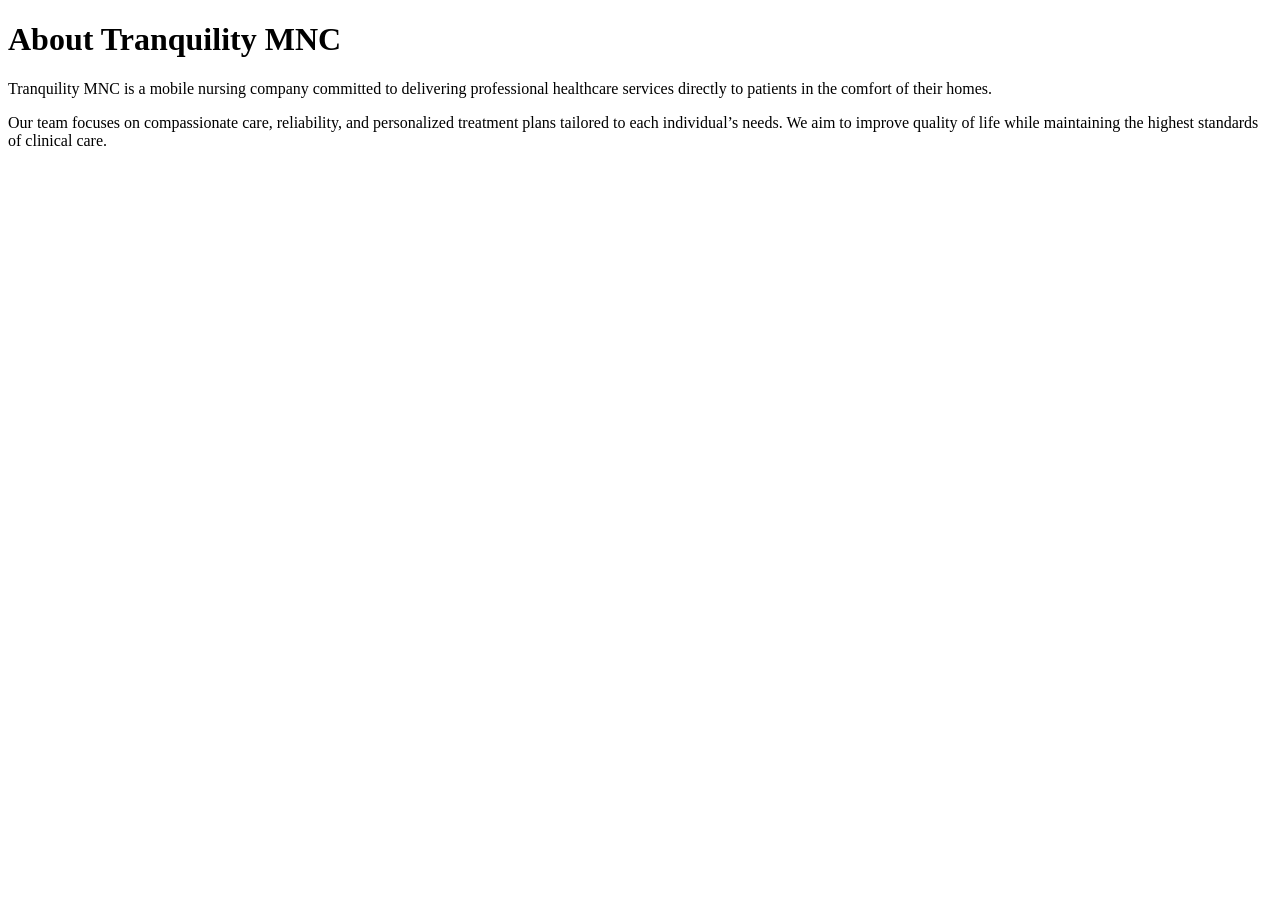
==== about.html @ 28a3f127 "Create about.html" ====
<!DOCTYPE html>
<html lang="en">
<head>
  <meta charset="UTF-8" />
  <meta name="viewport" content="width=device-width, initial-scale=1.0" />
  <title>About | Tranquility MNC</title>
  <link rel="stylesheet" href="style.css" />
</head>
<body>

  <h1>About Tranquility MNC</h1>

  <p>
    Tranquility MNC is a mobile nursing company committed to delivering
    professional healthcare services directly to patients in the comfort of
    their homes.
  </p>

  <p>
    Our team focuses on compassionate care, reliability, and personalized
    treatment plans tailored to each individual’s needs. We aim to improve
    quality of life while maintaining the highest standards of clinical care.
  </p>

  <script src="script.js"></script>

</body>
</html>
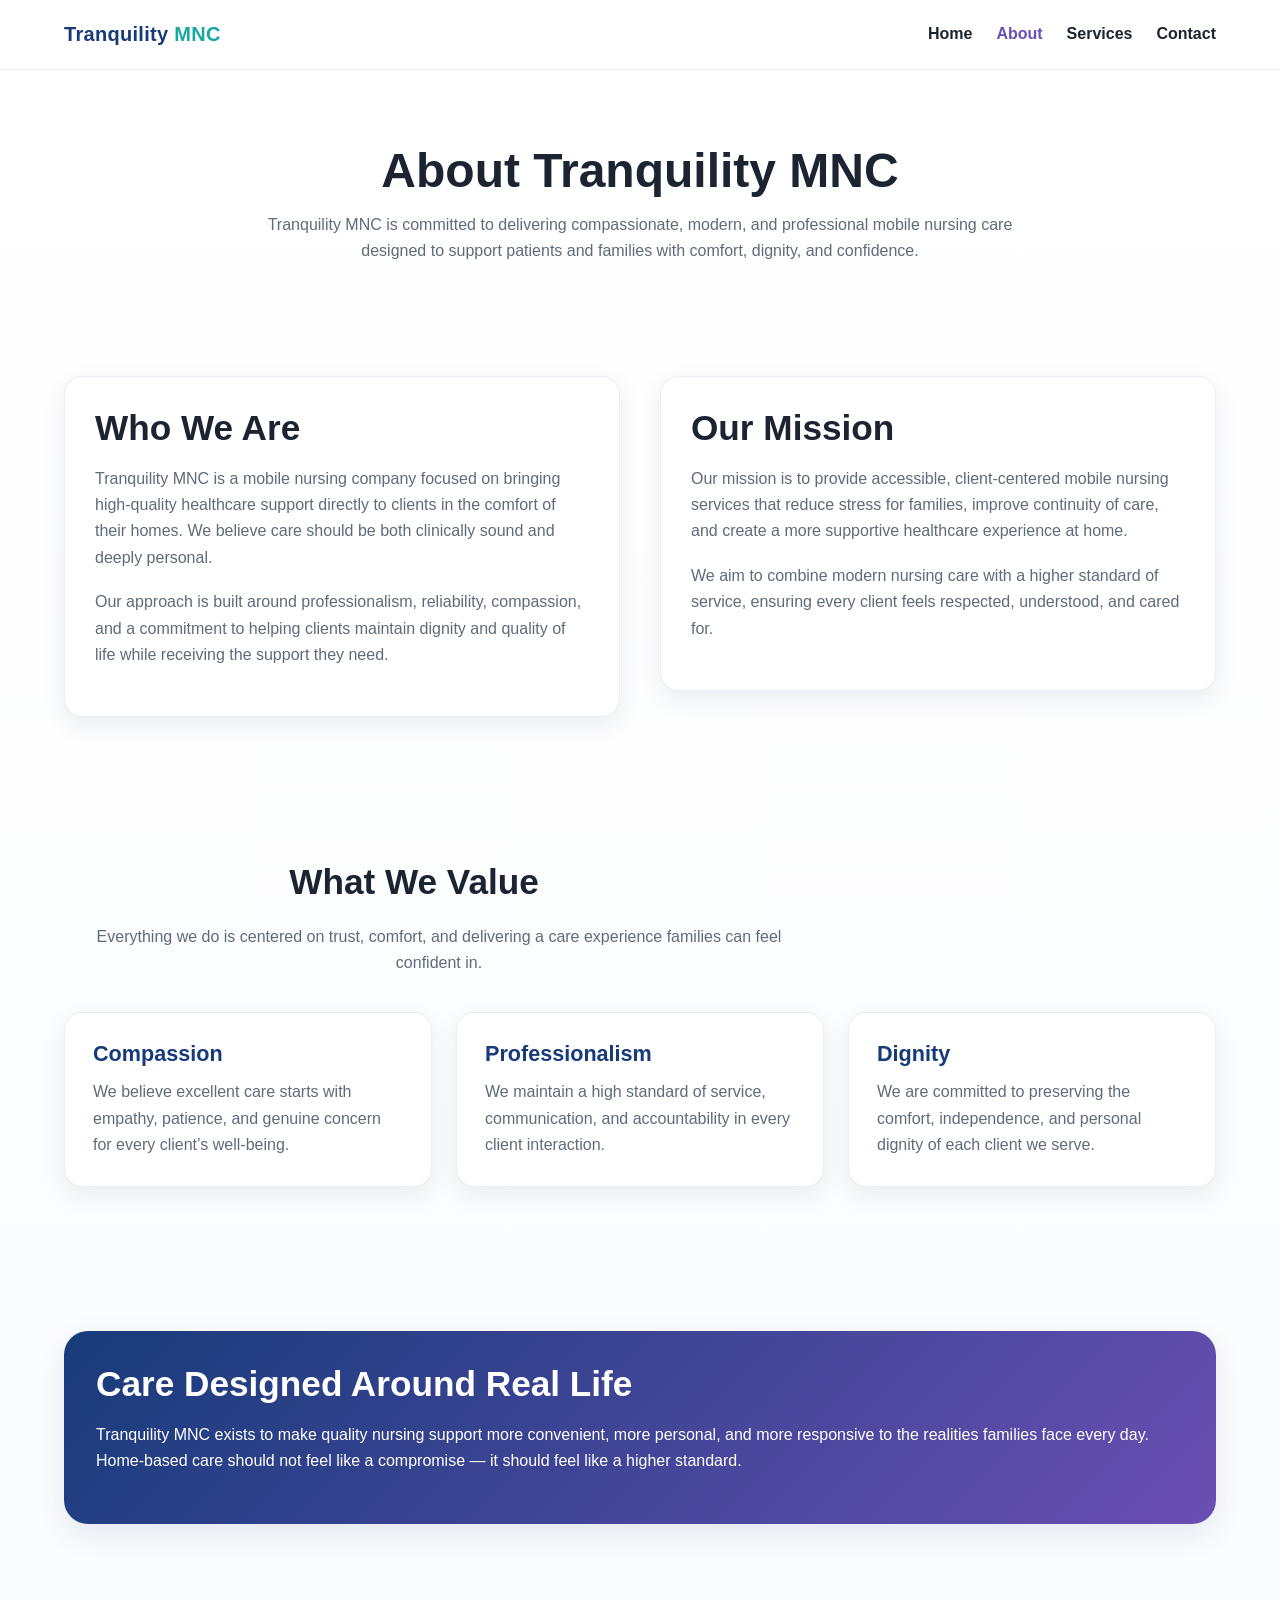
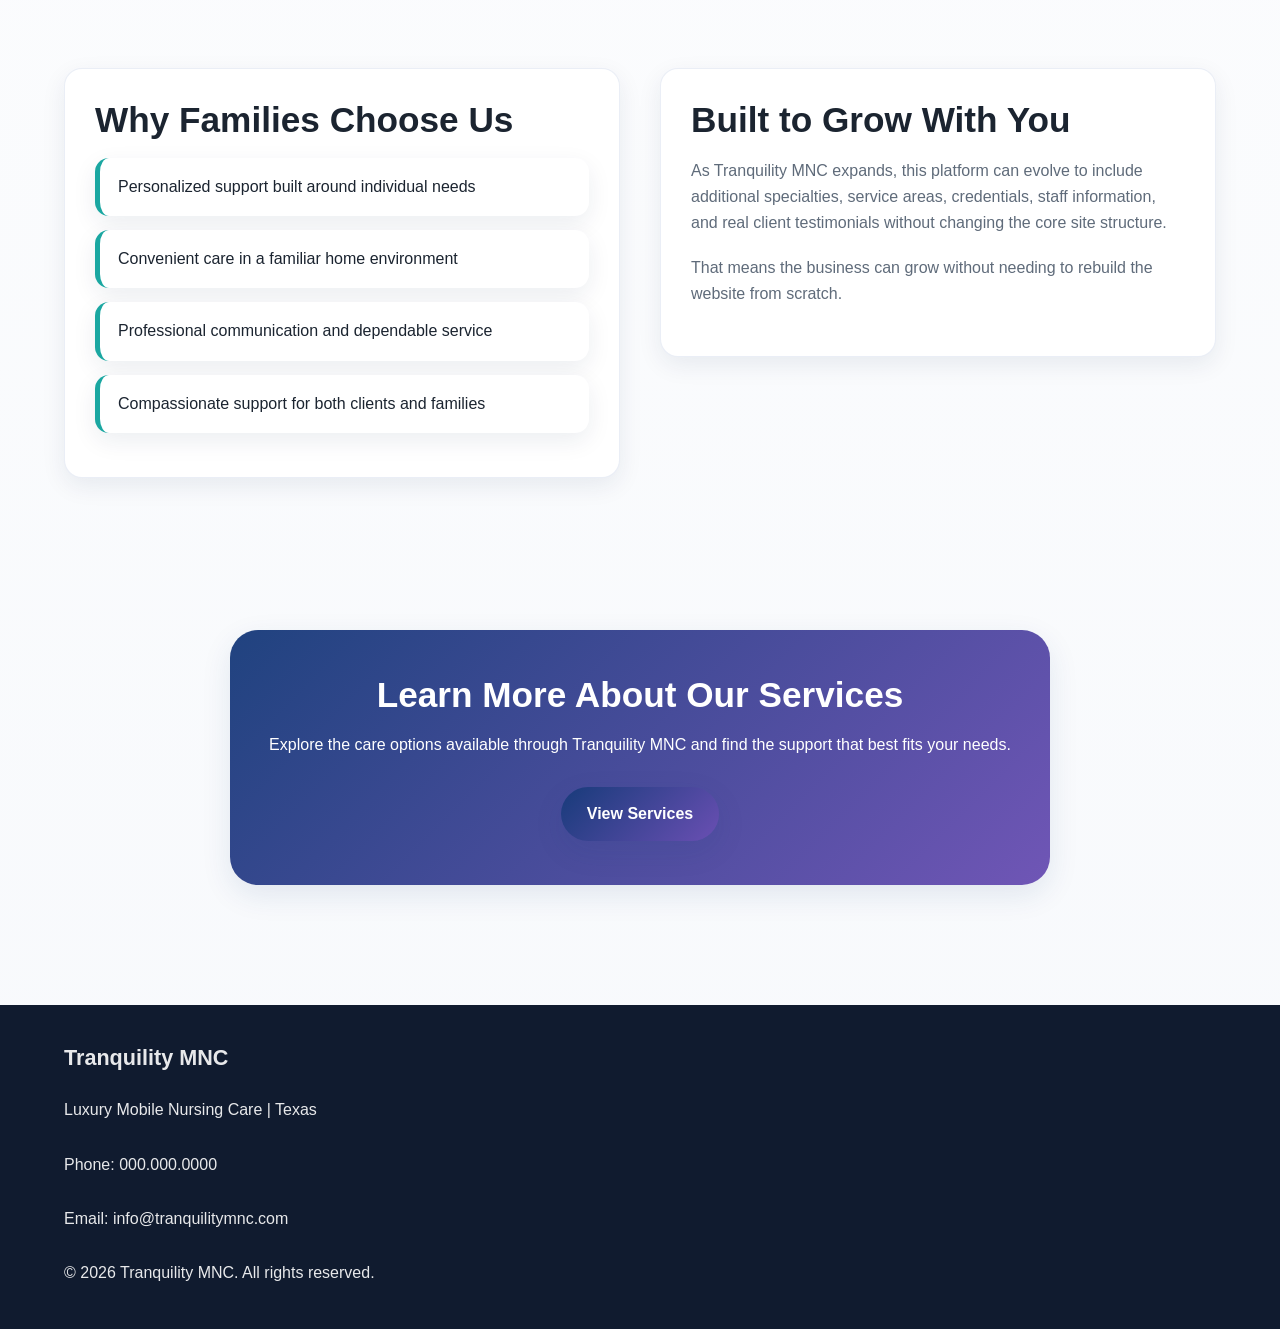
==== commit d78596bf: "Update about.html" ====
--- a/about.html
+++ b/about.html
@@ -4,25 +4,173 @@
   <meta charset="UTF-8" />
   <meta name="viewport" content="width=device-width, initial-scale=1.0" />
   <title>About | Tranquility MNC</title>
+  <meta
+    name="description"
+    content="Learn more about Tranquility MNC and our mission to provide compassionate, professional mobile nursing care throughout Texas."
+  />
   <link rel="stylesheet" href="style.css" />
 </head>
 <body>
 
-  <h1>About Tranquility MNC</h1>
+  <header class="site-header">
+    <nav class="navbar">
+      <a href="index.html" class="logo">Tranquility <span>MNC</span></a>
 
-  <p>
-    Tranquility MNC is a mobile nursing company committed to delivering
-    professional healthcare services directly to patients in the comfort of
-    their homes.
-  </p>
+      <button class="menu-toggle" aria-label="Toggle menu" aria-expanded="false">
+        ☰
+      </button>
 
-  <p>
-    Our team focuses on compassionate care, reliability, and personalized
-    treatment plans tailored to each individual’s needs. We aim to improve
-    quality of life while maintaining the highest standards of clinical care.
-  </p>
+      <ul class="nav-links">
+        <li><a href="index.html">Home</a></li>
+        <li><a href="about.html" class="active">About</a></li>
+        <li><a href="services.html">Services</a></li>
+        <li><a href="contact.html">Contact</a></li>
+      </ul>
+    </nav>
+  </header>
+
+  <main>
+    <section class="page-hero">
+      <div class="container">
+        <h1>About Tranquility MNC</h1>
+        <p>
+          Tranquility MNC is committed to delivering compassionate, modern, and
+          professional mobile nursing care designed to support patients and families
+          with comfort, dignity, and confidence.
+        </p>
+      </div>
+    </section>
+
+    <section>
+      <div class="container about-layout">
+        <div class="about-box">
+          <h2>Who We Are</h2>
+          <p>
+            Tranquility MNC is a mobile nursing company focused on bringing high-quality
+            healthcare support directly to clients in the comfort of their homes.
+            We believe care should be both clinically sound and deeply personal.
+          </p>
+          <p>
+            Our approach is built around professionalism, reliability, compassion,
+            and a commitment to helping clients maintain dignity and quality of life
+            while receiving the support they need.
+          </p>
+        </div>
+
+        <div class="about-box">
+          <h2>Our Mission</h2>
+          <p>
+            Our mission is to provide accessible, client-centered mobile nursing services
+            that reduce stress for families, improve continuity of care, and create a
+            more supportive healthcare experience at home.
+          </p>
+          <p>
+            We aim to combine modern nursing care with a higher standard of service,
+            ensuring every client feels respected, understood, and cared for.
+          </p>
+        </div>
+      </div>
+    </section>
+
+    <section>
+      <div class="container">
+        <h2 class="section-title text-center">What We Value</h2>
+        <p class="section-subtitle text-center">
+          Everything we do is centered on trust, comfort, and delivering a care experience
+          families can feel confident in.
+        </p>
+
+        <div class="grid grid-3">
+          <div class="card">
+            <h3>Compassion</h3>
+            <p>
+              We believe excellent care starts with empathy, patience, and genuine concern
+              for every client’s well-being.
+            </p>
+          </div>
+
+          <div class="card">
+            <h3>Professionalism</h3>
+            <p>
+              We maintain a high standard of service, communication, and accountability
+              in every client interaction.
+            </p>
+          </div>
+
+          <div class="card">
+            <h3>Dignity</h3>
+            <p>
+              We are committed to preserving the comfort, independence, and personal dignity
+              of each client we serve.
+            </p>
+          </div>
+        </div>
+      </div>
+    </section>
+
+    <section>
+      <div class="container">
+        <div class="feature-strip">
+          <h2>Care Designed Around Real Life</h2>
+          <p>
+            Tranquility MNC exists to make quality nursing support more convenient,
+            more personal, and more responsive to the realities families face every day.
+            Home-based care should not feel like a compromise — it should feel like a higher standard.
+          </p>
+        </div>
+      </div>
+    </section>
+
+    <section>
+      <div class="container about-layout">
+        <div class="about-box">
+          <h2>Why Families Choose Us</h2>
+          <ul class="benefits-list">
+            <li>Personalized support built around individual needs</li>
+            <li>Convenient care in a familiar home environment</li>
+            <li>Professional communication and dependable service</li>
+            <li>Compassionate support for both clients and families</li>
+          </ul>
+        </div>
+
+        <div class="about-box">
+          <h2>Built to Grow With You</h2>
+          <p>
+            As Tranquility MNC expands, this platform can evolve to include additional
+            specialties, service areas, credentials, staff information, and real client
+            testimonials without changing the core site structure.
+          </p>
+          <p>
+            That means the business can grow without needing to rebuild the website from scratch.
+          </p>
+        </div>
+      </div>
+    </section>
+
+    <section class="cta-section">
+      <div class="container">
+        <div class="cta-box">
+          <h2>Learn More About Our Services</h2>
+          <p>
+            Explore the care options available through Tranquility MNC and find the support
+            that best fits your needs.
+          </p>
+          <a href="services.html" class="btn">View Services</a>
+        </div>
+      </div>
+    </section>
+  </main>
+
+  <footer class="site-footer">
+    <div class="container">
+      <h3>Tranquility MNC</h3>
+      <p>Luxury Mobile Nursing Care | Texas</p>
+      <p>Phone: 000.000.0000</p>
+      <p>Email: info@tranquilitymnc.com</p>
+      <p>&copy; 2026 Tranquility MNC. All rights reserved.</p>
+    </div>
+  </footer>
 
   <script src="script.js"></script>
-
 </body>
 </html>
--- a/style.css
+++ b/style.css
@@ -0,0 +1,679 @@
+:root {
+  --primary-blue: #173b7a;
+  --primary-purple: #6a4fb3;
+  --primary-teal: #1aa7a1;
+  --white: #ffffff;
+  --off-white: #f7f9fc;
+  --light-gray: #e8edf5;
+  --text-dark: #1b2430;
+  --text-medium: #5f6b7a;
+  --shadow-soft: 0 10px 30px rgba(23, 59, 122, 0.10);
+  --shadow-card: 0 8px 24px rgba(19, 39, 76, 0.08);
+  --radius: 18px;
+  --radius-sm: 12px;
+  --max-width: 1200px;
+  --transition: all 0.3s ease;
+}
+
+* {
+  margin: 0;
+  padding: 0;
+  box-sizing: border-box;
+}
+
+html {
+  scroll-behavior: smooth;
+}
+
+body {
+  font-family: Arial, Helvetica, sans-serif;
+  background: linear-gradient(180deg, #ffffff 0%, #f7f9fc 100%);
+  color: var(--text-dark);
+  line-height: 1.65;
+}
+
+/* GLOBAL */
+img {
+  max-width: 100%;
+  display: block;
+}
+
+a {
+  color: var(--primary-blue);
+  text-decoration: none;
+  transition: var(--transition);
+}
+
+a:hover {
+  color: var(--primary-teal);
+}
+
+ul {
+  padding-left: 20px;
+}
+
+hr {
+  border: none;
+  height: 1px;
+  background: var(--light-gray);
+  margin: 32px 0;
+}
+
+.container {
+  width: 90%;
+  max-width: var(--max-width);
+  margin: 0 auto;
+}
+
+section {
+  padding: 72px 0;
+}
+
+h1,
+h2,
+h3,
+h4 {
+  line-height: 1.2;
+  margin-bottom: 16px;
+  color: var(--text-dark);
+}
+
+h1 {
+  font-size: 3rem;
+  font-weight: 700;
+}
+
+h2 {
+  font-size: 2.2rem;
+  font-weight: 700;
+}
+
+h3 {
+  font-size: 1.35rem;
+  font-weight: 700;
+}
+
+p {
+  margin-bottom: 18px;
+  color: var(--text-medium);
+  font-size: 1rem;
+}
+
+.section-title {
+  max-width: 700px;
+  margin-bottom: 20px;
+}
+
+.section-subtitle {
+  max-width: 750px;
+  color: var(--text-medium);
+  margin-bottom: 36px;
+}
+
+.text-center {
+  text-align: center;
+}
+
+.highlight {
+  color: var(--primary-purple);
+}
+
+/* BUTTONS */
+.btn,
+button,
+input[type="submit"] {
+  display: inline-block;
+  background: linear-gradient(135deg, var(--primary-blue), var(--primary-purple));
+  color: var(--white);
+  border: none;
+  border-radius: 999px;
+  padding: 14px 26px;
+  font-size: 1rem;
+  font-weight: 700;
+  cursor: pointer;
+  transition: var(--transition);
+  box-shadow: var(--shadow-soft);
+}
+
+.btn:hover,
+button:hover,
+input[type="submit"]:hover {
+  transform: translateY(-2px);
+  background: linear-gradient(135deg, var(--primary-purple), var(--primary-teal));
+  color: var(--white);
+}
+
+.btn-secondary {
+  background: transparent;
+  color: var(--primary-blue);
+  border: 2px solid var(--primary-blue);
+  box-shadow: none;
+}
+
+.btn-secondary:hover {
+  background: var(--primary-blue);
+  color: var(--white);
+}
+
+/* HEADER / NAV */
+.site-header {
+  position: sticky;
+  top: 0;
+  z-index: 1000;
+  background: rgba(255, 255, 255, 0.92);
+  backdrop-filter: blur(12px);
+  border-bottom: 1px solid rgba(232, 237, 245, 0.85);
+}
+
+.navbar {
+  width: 90%;
+  max-width: var(--max-width);
+  margin: 0 auto;
+  display: flex;
+  align-items: center;
+  justify-content: space-between;
+  padding: 18px 0;
+}
+
+.logo {
+  font-size: 1.25rem;
+  font-weight: 800;
+  color: var(--primary-blue);
+  letter-spacing: 0.3px;
+}
+
+.logo span {
+  color: var(--primary-teal);
+}
+
+.nav-links {
+  list-style: none;
+  display: flex;
+  gap: 24px;
+  padding-left: 0;
+}
+
+.nav-links li {
+  list-style: none;
+}
+
+.nav-links a {
+  font-weight: 600;
+  color: var(--text-dark);
+}
+
+.nav-links a:hover,
+.nav-links a.active {
+  color: var(--primary-purple);
+}
+
+.menu-toggle {
+  display: none;
+  font-size: 1.8rem;
+  background: none;
+  color: var(--primary-blue);
+  box-shadow: none;
+  padding: 0;
+}
+
+/* HERO */
+.hero {
+  padding: 90px 0 72px;
+  background:
+    radial-gradient(circle at top right, rgba(106, 79, 179, 0.10), transparent 32%),
+    radial-gradient(circle at left center, rgba(26, 167, 161, 0.10), transparent 25%),
+    linear-gradient(180deg, #ffffff 0%, #f6f9fd 100%);
+}
+
+.hero-grid {
+  display: grid;
+  grid-template-columns: 1.1fr 0.9fr;
+  gap: 48px;
+  align-items: center;
+}
+
+.hero-badge {
+  display: inline-block;
+  background: rgba(26, 167, 161, 0.10);
+  color: var(--primary-teal);
+  padding: 8px 14px;
+  border-radius: 999px;
+  font-weight: 700;
+  font-size: 0.9rem;
+  margin-bottom: 20px;
+}
+
+.hero h1 {
+  max-width: 650px;
+  margin-bottom: 20px;
+}
+
+.hero p {
+  max-width: 620px;
+  font-size: 1.05rem;
+  margin-bottom: 28px;
+}
+
+.hero-actions {
+  display: flex;
+  flex-wrap: wrap;
+  gap: 14px;
+  margin-top: 10px;
+}
+
+.hero-card {
+  background: var(--white);
+  border-radius: 28px;
+  padding: 30px;
+  box-shadow: var(--shadow-soft);
+  border: 1px solid rgba(232, 237, 245, 0.85);
+}
+
+.hero-card h3 {
+  margin-bottom: 12px;
+}
+
+.hero-card p:last-child {
+  margin-bottom: 0;
+}
+
+/* PAGE HERO FOR INNER PAGES */
+.page-hero {
+  padding: 72px 0 40px;
+  text-align: center;
+}
+
+.page-hero h1 {
+  margin-bottom: 12px;
+}
+
+.page-hero p {
+  max-width: 760px;
+  margin: 0 auto;
+}
+
+/* CARDS / GRIDS */
+.grid {
+  display: grid;
+  gap: 24px;
+}
+
+.grid-2 {
+  grid-template-columns: repeat(2, 1fr);
+}
+
+.grid-3 {
+  grid-template-columns: repeat(3, 1fr);
+}
+
+.card {
+  background: var(--white);
+  border-radius: var(--radius);
+  padding: 28px;
+  box-shadow: var(--shadow-card);
+  border: 1px solid rgba(232, 237, 245, 0.90);
+  transition: var(--transition);
+}
+
+.card:hover {
+  transform: translateY(-4px);
+}
+
+.card h3 {
+  color: var(--primary-blue);
+  margin-bottom: 12px;
+}
+
+.card p:last-child {
+  margin-bottom: 0;
+}
+
+/* FEATURE STRIP */
+.feature-strip {
+  background: linear-gradient(135deg, var(--primary-blue), var(--primary-purple));
+  color: var(--white);
+  border-radius: 24px;
+  padding: 32px;
+  box-shadow: var(--shadow-soft);
+}
+
+.feature-strip h2,
+.feature-strip h3,
+.feature-strip p,
+.feature-strip li {
+  color: var(--white);
+}
+
+/* SERVICES */
+.service-card {
+  position: relative;
+  overflow: hidden;
+}
+
+.service-card::before {
+  content: "";
+  position: absolute;
+  top: 0;
+  left: 0;
+  width: 100%;
+  height: 5px;
+  background: linear-gradient(90deg, var(--primary-blue), var(--primary-teal), var(--primary-purple));
+}
+
+.service-list {
+  display: grid;
+  gap: 24px;
+  grid-template-columns: repeat(3, 1fr);
+}
+
+.service-list .card {
+  min-height: 220px;
+}
+
+/* ABOUT */
+.about-layout {
+  display: grid;
+  grid-template-columns: 1fr 1fr;
+  gap: 40px;
+  align-items: start;
+}
+
+.about-box {
+  background: var(--white);
+  border-radius: var(--radius);
+  padding: 30px;
+  box-shadow: var(--shadow-card);
+  border: 1px solid rgba(232, 237, 245, 0.90);
+}
+
+/* CONTACT */
+.contact-layout {
+  display: grid;
+  grid-template-columns: 1fr 0.9fr;
+  gap: 28px;
+  align-items: start;
+}
+
+.contact-card,
+.form-card {
+  background: var(--white);
+  border-radius: var(--radius);
+  padding: 32px;
+  box-shadow: var(--shadow-card);
+  border: 1px solid rgba(232, 237, 245, 0.90);
+}
+
+label {
+  display: block;
+  font-weight: 700;
+  margin-bottom: 8px;
+  color: var(--text-dark);
+}
+
+input,
+select,
+textarea {
+  width: 100%;
+  padding: 14px 16px;
+  margin-bottom: 18px;
+  border: 1px solid #d6deea;
+  border-radius: 12px;
+  font-size: 1rem;
+  color: var(--text-dark);
+  background: #fbfcfe;
+  transition: var(--transition);
+}
+
+input:focus,
+select:focus,
+textarea:focus {
+  outline: none;
+  border-color: var(--primary-teal);
+  box-shadow: 0 0 0 4px rgba(26, 167, 161, 0.12);
+  background: var(--white);
+}
+
+textarea {
+  resize: vertical;
+  min-height: 140px;
+}
+
+.contact-info p {
+  margin-bottom: 12px;
+}
+
+.contact-info strong {
+  color: var(--primary-blue);
+}
+
+/* LIST STYLING */
+.benefits-list,
+.trust-list {
+  list-style: none;
+  padding-left: 0;
+}
+
+.benefits-list li,
+.trust-list li {
+  background: var(--white);
+  margin-bottom: 14px;
+  padding: 16px 18px;
+  border-radius: 14px;
+  box-shadow: var(--shadow-card);
+  border-left: 5px solid var(--primary-teal);
+  color: var(--text-dark);
+}
+
+/* CTA SECTION */
+.cta-section {
+  text-align: center;
+  padding: 80px 0;
+}
+
+.cta-box {
+  max-width: 820px;
+  margin: 0 auto;
+  background: linear-gradient(135deg, rgba(23, 59, 122, 0.96), rgba(106, 79, 179, 0.96));
+  color: var(--white);
+  padding: 44px 28px;
+  border-radius: 28px;
+  box-shadow: var(--shadow-soft);
+}
+
+.cta-box h2,
+.cta-box p {
+  color: var(--white);
+}
+
+.cta-box .btn {
+  margin-top: 10px;
+}
+
+/* FOOTER */
+.site-footer {
+  background: #101b2f;
+  color: rgba(255, 255, 255, 0.86);
+  padding: 40px 0 24px;
+  margin-top: 40px;
+}
+
+.site-footer .container {
+  display: flex;
+  flex-direction: column;
+  gap: 10px;
+}
+
+.site-footer h3,
+.site-footer p,
+.site-footer a {
+  color: rgba(255, 255, 255, 0.90);
+}
+
+.site-footer a:hover {
+  color: #8fe3de;
+}
+
+/* SIMPLE DEFAULT PAGE SPACING FOR YOUR CURRENT HTML */
+body > h1,
+body > h2,
+body > p,
+body > form,
+body > ul,
+body > hr,
+body > a {
+  width: 90%;
+  max-width: 1000px;
+  margin-left: auto;
+  margin-right: auto;
+}
+
+body > h1 {
+  margin-top: 48px;
+}
+
+body > h2 {
+  margin-top: 28px;
+}
+
+body > form,
+body > ul,
+body > p,
+body > a {
+  margin-bottom: 20px;
+}
+
+/* RESPONSIVE */
+@media (max-width: 992px) {
+  .hero-grid,
+  .about-layout,
+  .contact-layout,
+  .grid-3,
+  .service-list {
+    grid-template-columns: 1fr 1fr;
+  }
+
+  .grid-2 {
+    grid-template-columns: 1fr;
+  }
+
+  h1 {
+    font-size: 2.5rem;
+  }
+
+  h2 {
+    font-size: 2rem;
+  }
+}
+
+@media (max-width: 768px) {
+  .navbar {
+    position: relative;
+  }
+
+  .menu-toggle {
+    display: block;
+  }
+
+  .nav-links {
+    display: none;
+    position: absolute;
+    top: 72px;
+    right: 0;
+    width: 100%;
+    background: var(--white);
+    border-radius: 0 0 18px 18px;
+    box-shadow: var(--shadow-card);
+    flex-direction: column;
+    gap: 0;
+    overflow: hidden;
+    border: 1px solid rgba(232, 237, 245, 0.95);
+  }
+
+  .nav-links.show {
+    display: flex;
+  }
+
+  .nav-links li {
+    border-bottom: 1px solid var(--light-gray);
+  }
+
+  .nav-links li:last-child {
+    border-bottom: none;
+  }
+
+  .nav-links a {
+    display: block;
+    padding: 16px 20px;
+  }
+
+  .hero-grid,
+  .about-layout,
+  .contact-layout,
+  .grid-3,
+  .service-list {
+    grid-template-columns: 1fr;
+  }
+
+  .hero {
+    padding-top: 72px;
+  }
+
+  h1 {
+    font-size: 2.1rem;
+  }
+
+  h2 {
+    font-size: 1.75rem;
+  }
+
+  .hero-actions {
+    flex-direction: column;
+    align-items: stretch;
+  }
+
+  .btn,
+  .btn-secondary,
+  button,
+  input[type="submit"] {
+    width: 100%;
+    text-align: center;
+  }
+
+  section {
+    padding: 56px 0;
+  }
+
+  .form-card,
+  .contact-card,
+  .card,
+  .about-box,
+  .hero-card {
+    padding: 24px;
+  }
+}
+
+@media (max-width: 480px) {
+  body {
+    font-size: 15px;
+  }
+
+  .container {
+    width: 92%;
+  }
+
+  h1 {
+    font-size: 1.85rem;
+  }
+
+  h2 {
+    font-size: 1.5rem;
+  }
+
+  .hero-card,
+  .card,
+  .form-card,
+  .contact-card,
+  .about-box {
+    border-radius: 16px;
+  }
+}
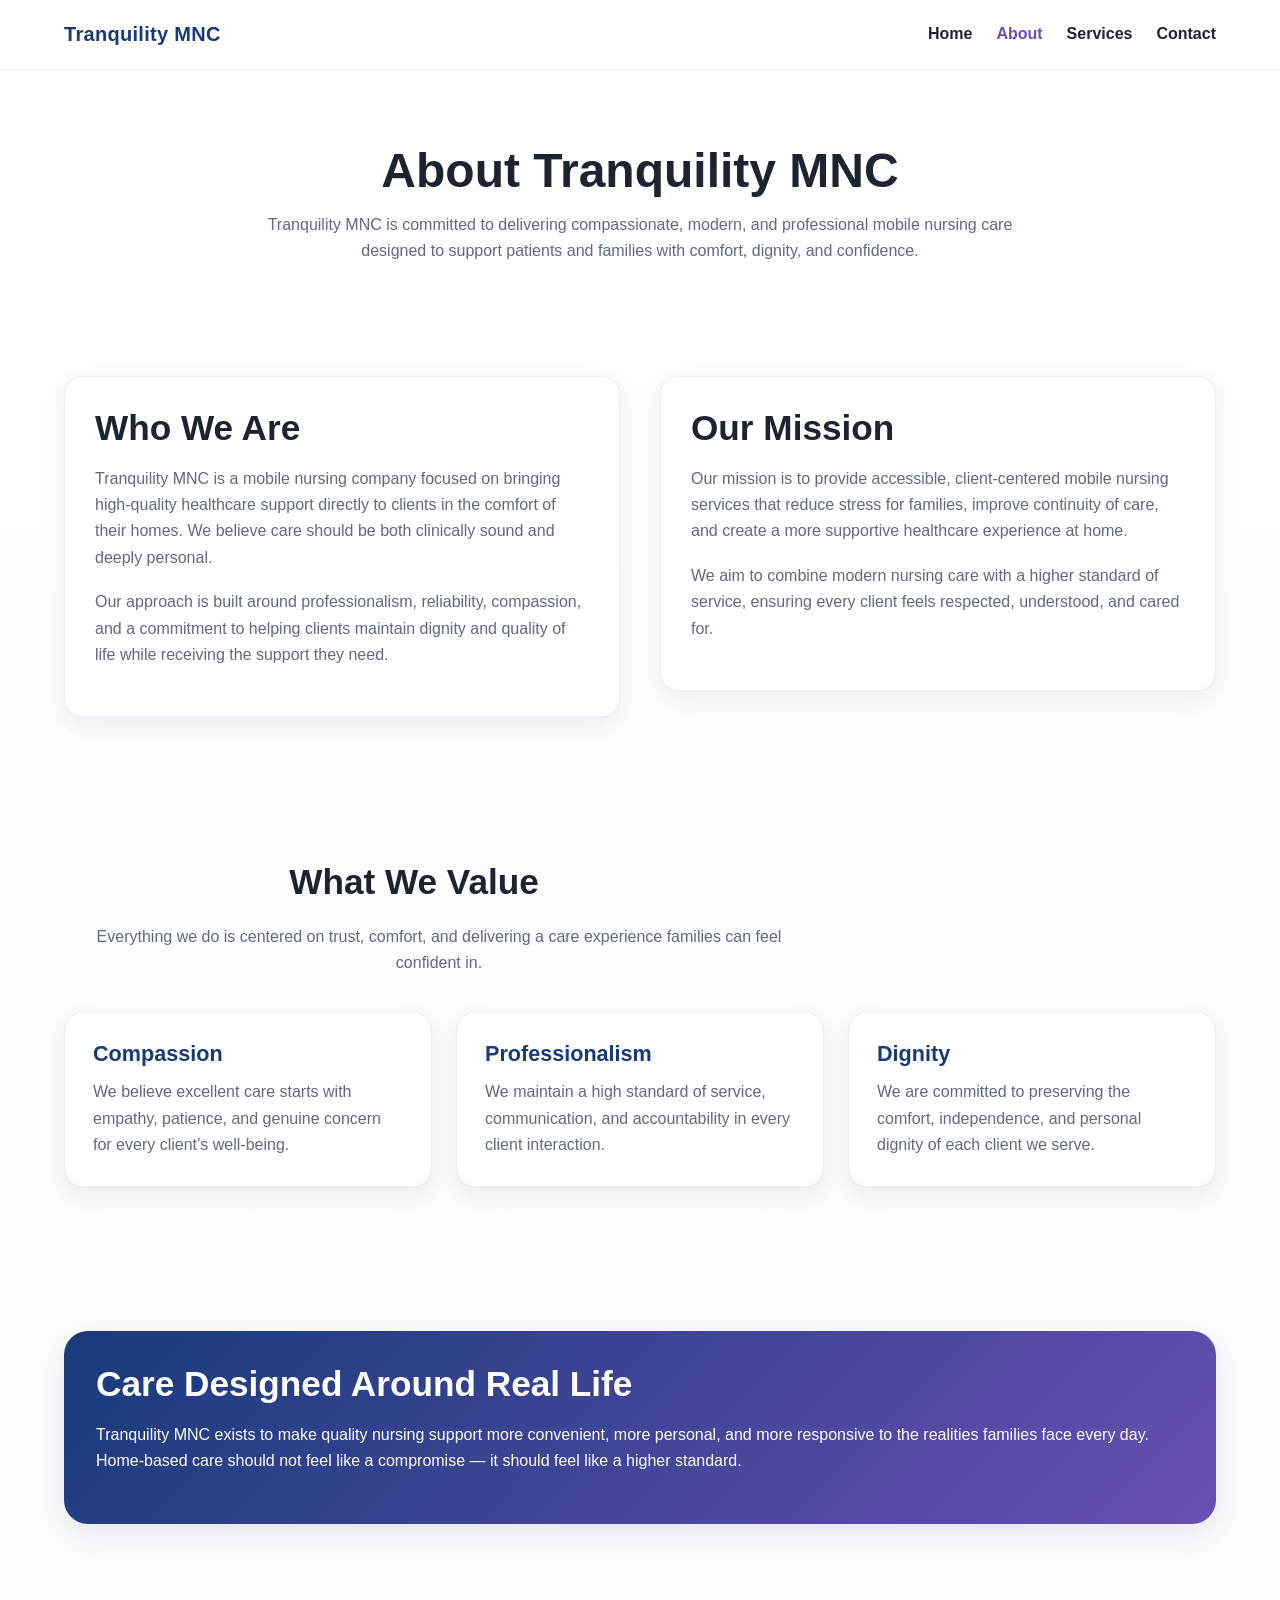
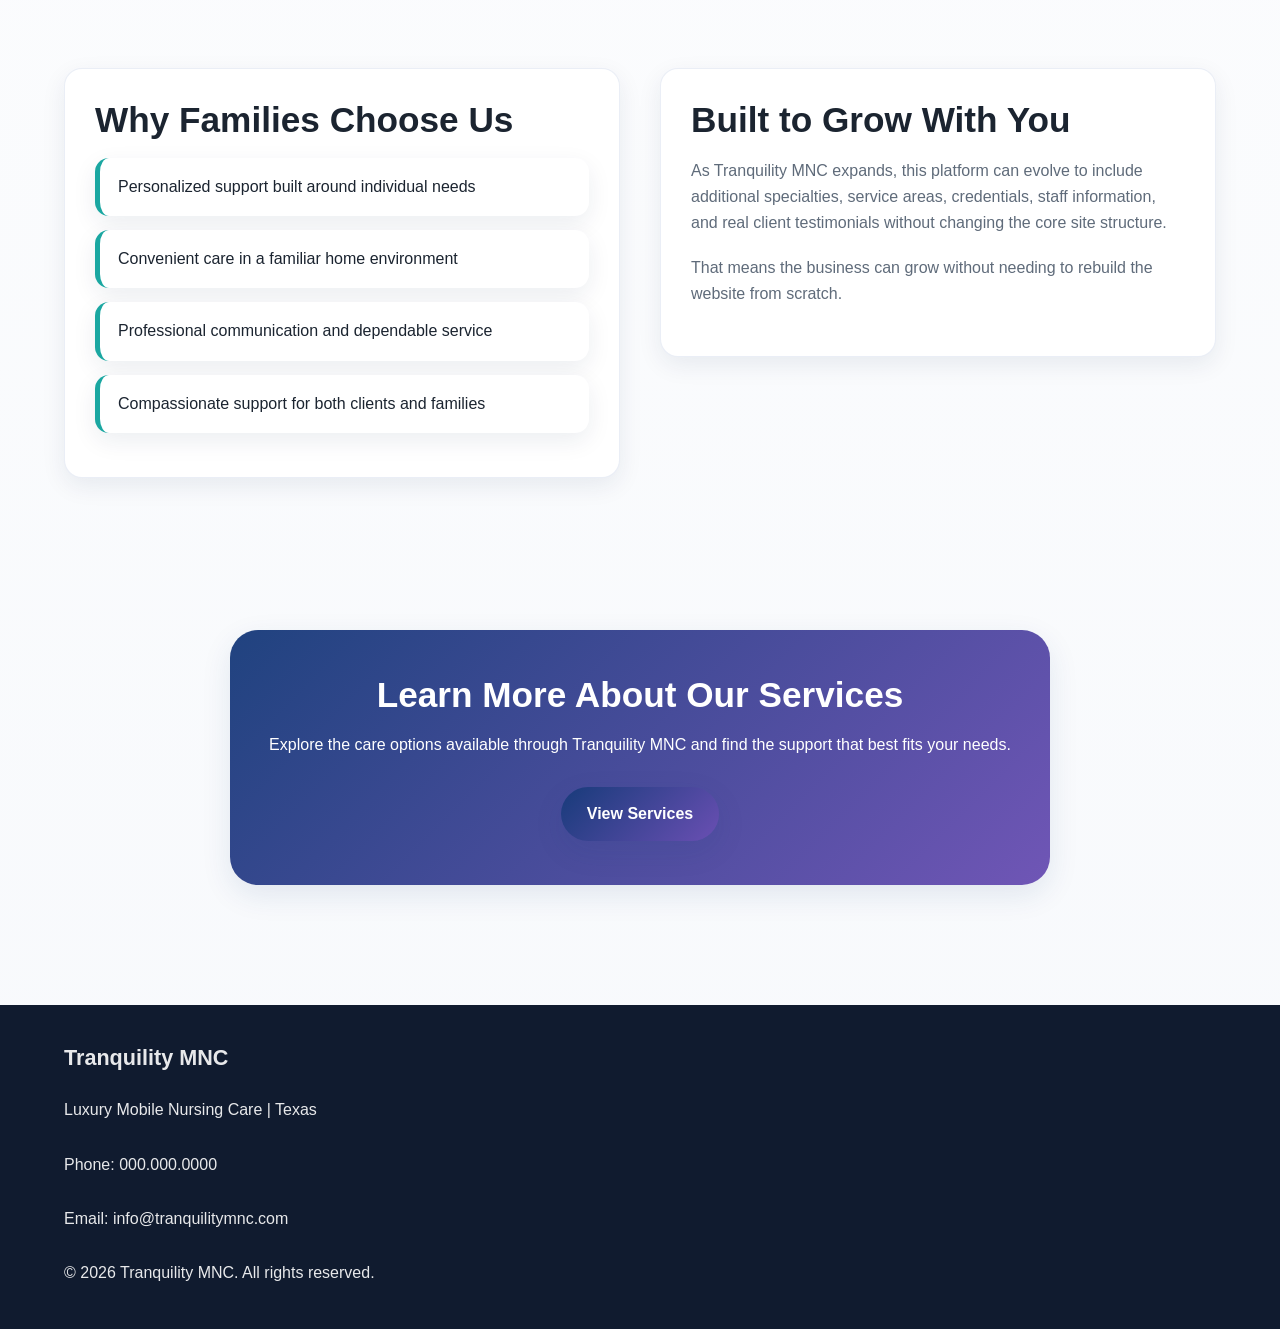
==== commit d4cde081: "Update about.html" ====
--- a/about.html
+++ b/about.html
@@ -14,7 +14,7 @@
 
   <header class="site-header">
     <nav class="navbar">
-      <a href="index.html" class="logo">Tranquility <span>MNC</span></a>
+      <a href="index.html" class="logo">Tranquility MNC</a>
 
       <button class="menu-toggle" aria-label="Toggle menu" aria-expanded="false">
         ☰
